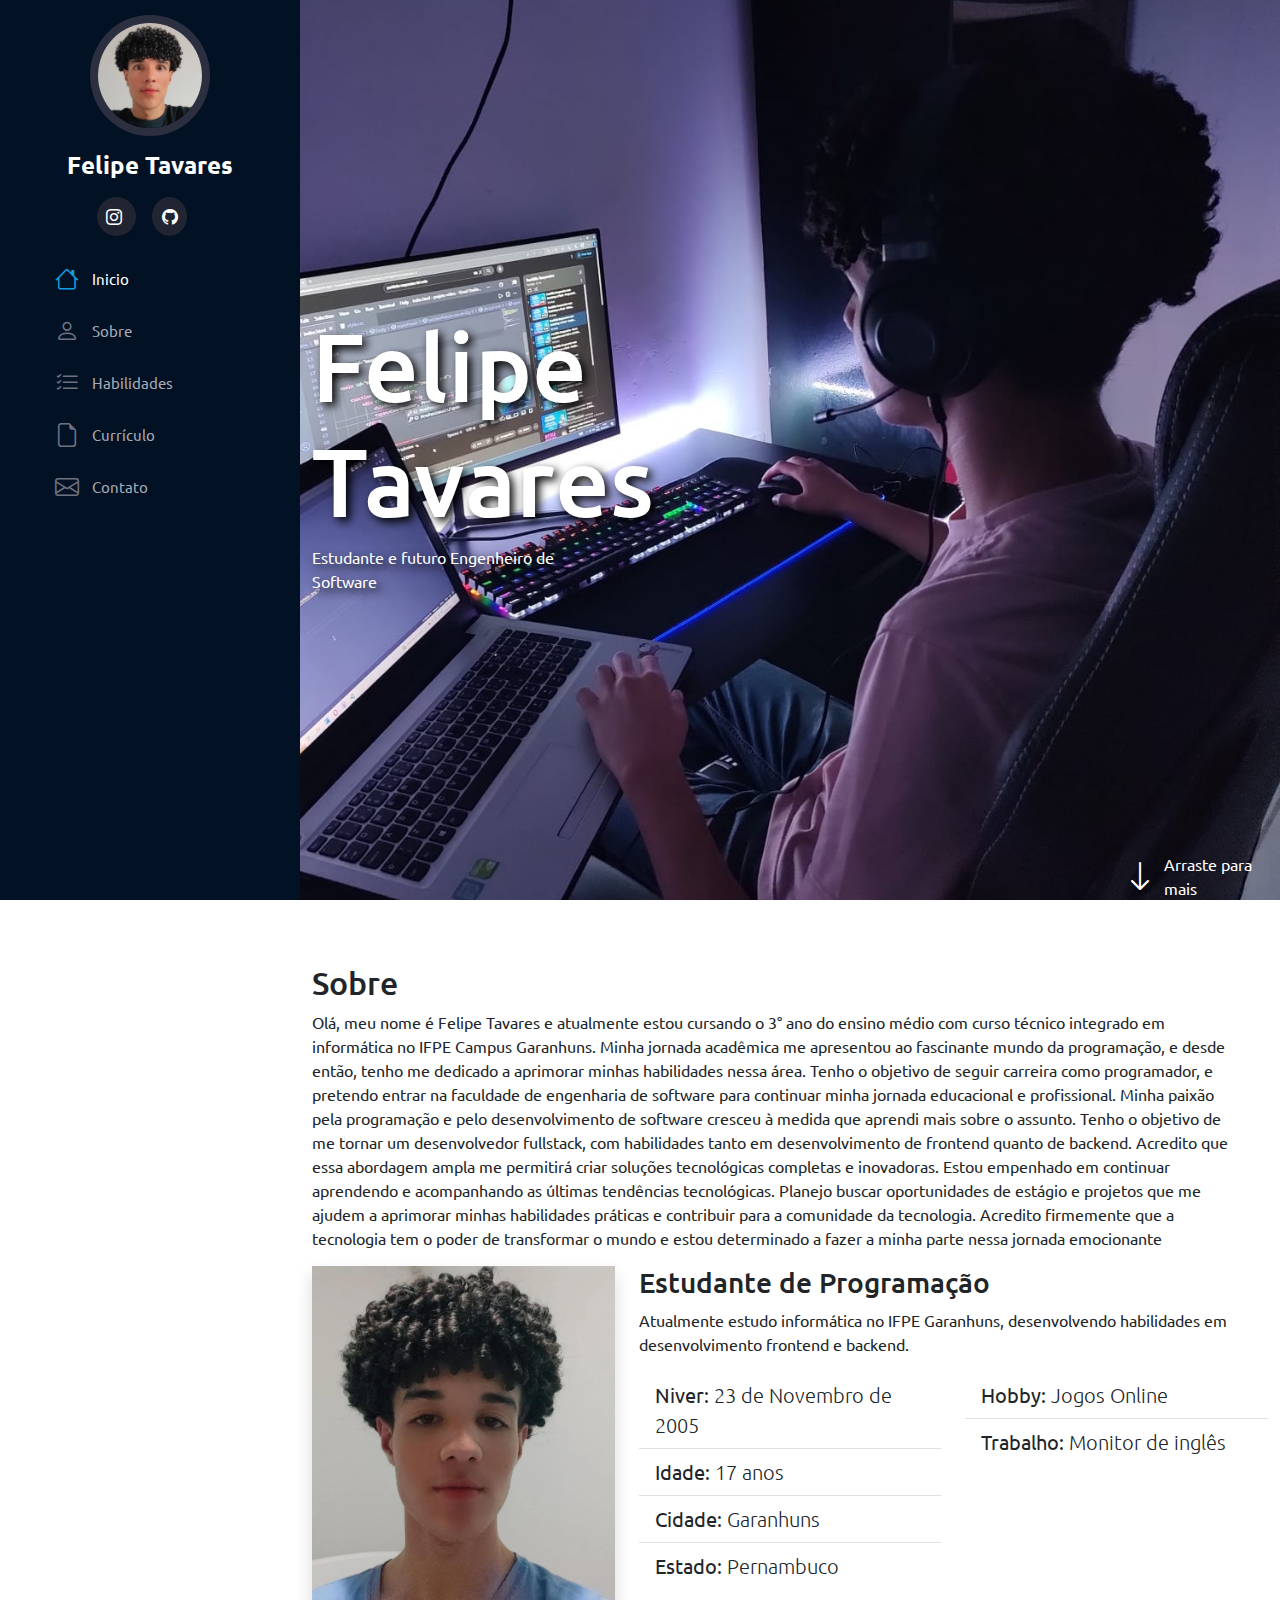
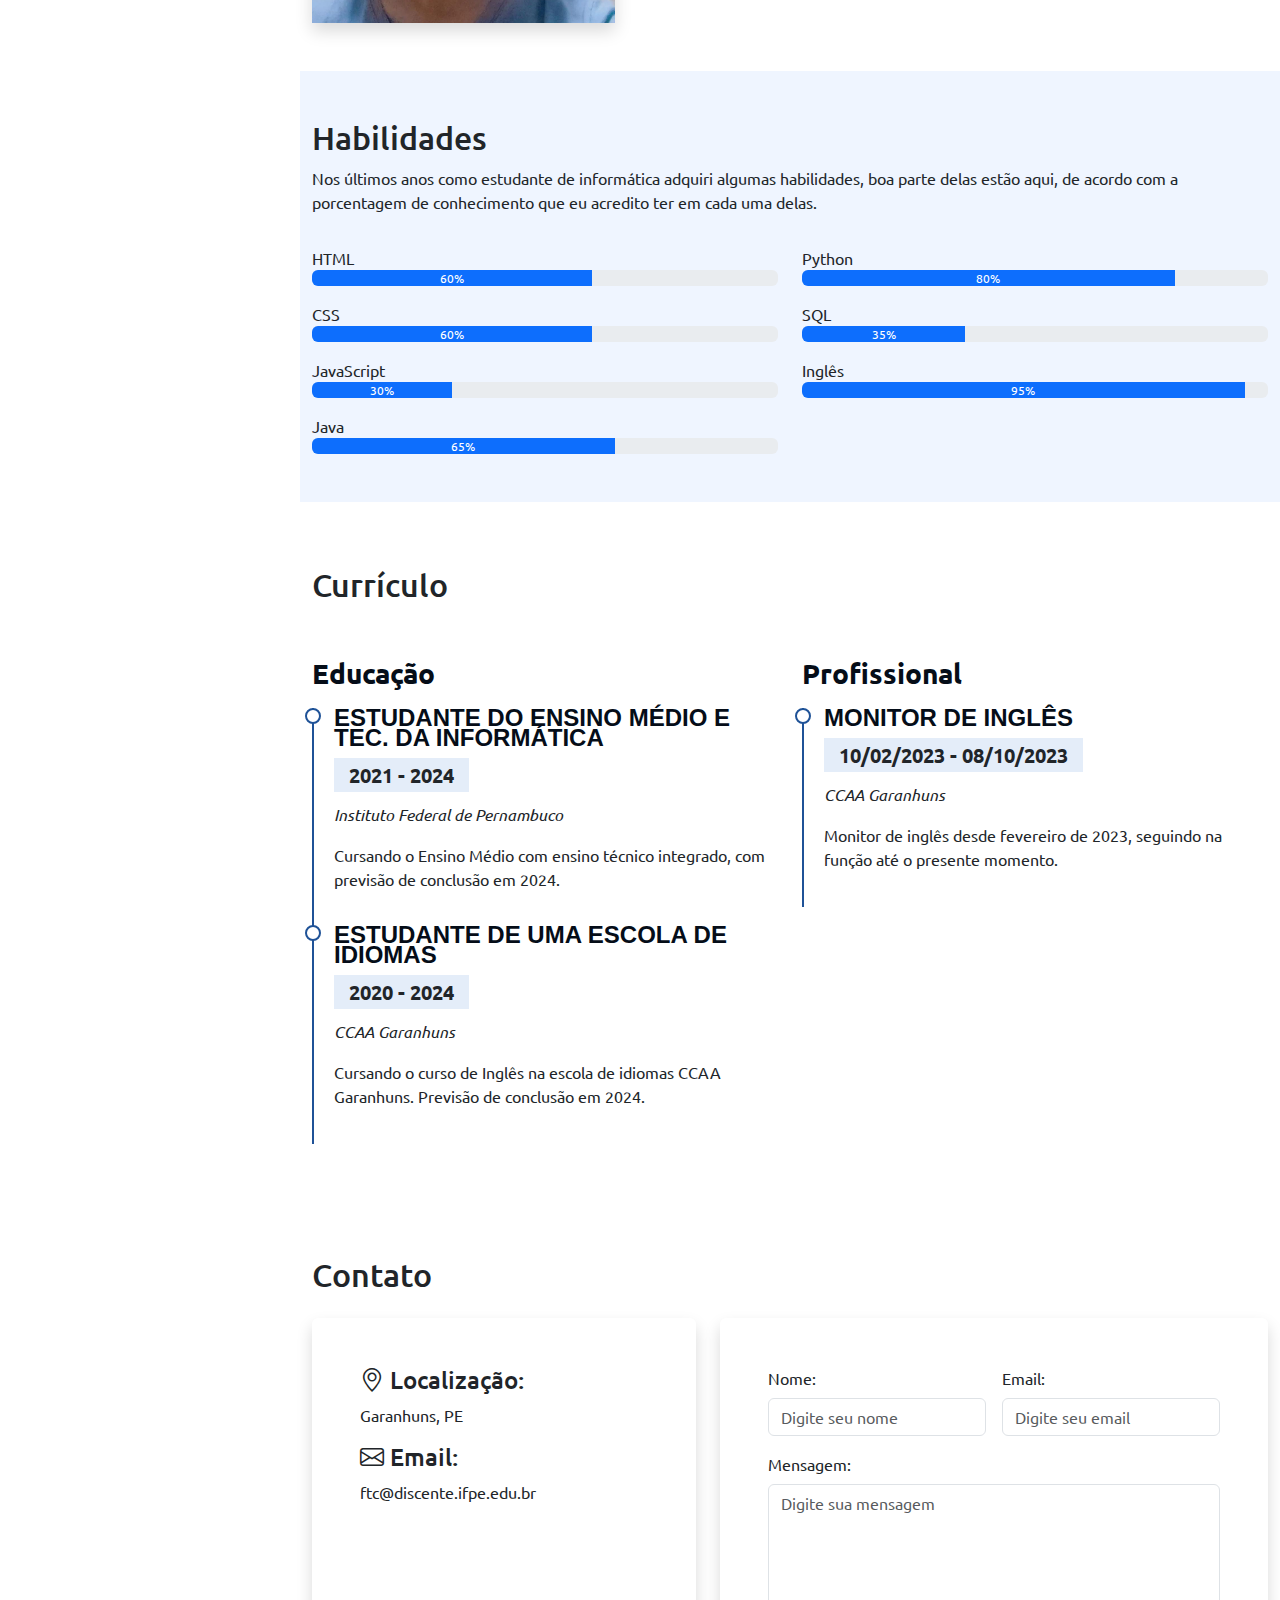
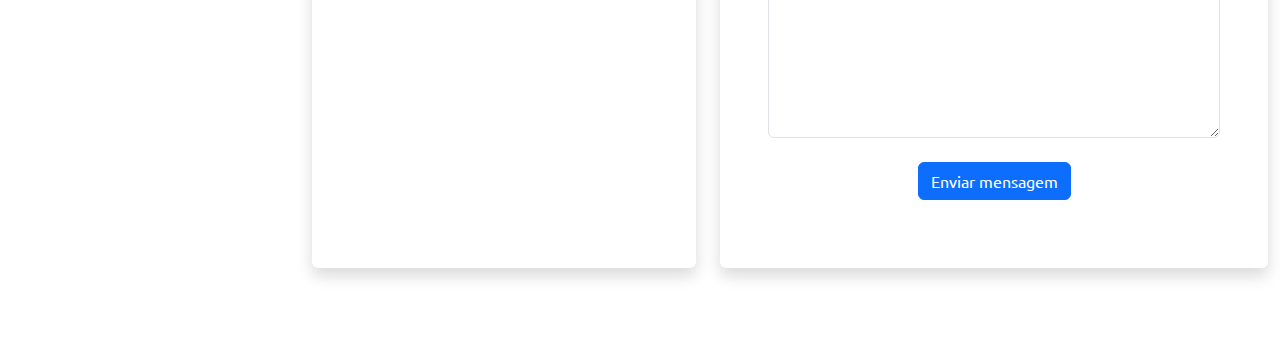
==== templates/index.html @ d69b24e4 "contato" ====
<!DOCTYPE html>
<html lang="pt-br">

<head>
    <meta charset="UTF-8">
    <meta name="viewport" content="width=device-width, initial-scale=1.0">
    <link rel="stylesheet" href="../static/bootstrap/css/bootstrap.css">
    <link rel="stylesheet" href="../static/style.css">
    <link rel="icon" type="image/png" href="../static/img">
    <link rel="stylesheet" href="https://cdn.jsdelivr.net/npm/bootstrap-icons@1.11.1/font/bootstrap-icons.css">
    <title>Heez Code</title>
</head>

<body>

    <i class="bi bi-list menu-mobile"></i>

    <aside id='header'>
        <section class="profile">
            <img src="../static/img/Foto do perfil.jpeg" alt="Foto de Felipe">
            <h1>Felipe Tavares</h1>
            <div class="social-links mt-4 text-center">
                <a target="_blank" href="https://www.instagram.com/felipe_costa.c/">
                    <i class="bi bi-instagram"></i>
                </a>
                <a target="_blank" href="https://github.com/oHeez/oHeez.github.io">
                    <i class="bi bi-github"></i>
                </a>
            </div>
        </section>

        <nav id='navbar' class="nav-menu">
            <ul class="nav flex-column">
                <li class="nav-item">
                    <a class="nav-link active" aria-current="page" href="#inicio"><i class="bi bi-house"></i> Inicio</a>
                </li>
                <li class="nav-item">
                    <a class="nav-link" href="#sobre"><i class="bi bi-person" aria-hidden="true"></i> Sobre</a>
                </li>
                <li class="nav-item">
                    <a class="nav-link" href="#habilidades"><i class="bi bi-list-check" aria-hidden="true"></i>
                        Habilidades</a>
                </li>
                <li class="nav-item">
                    <a class="nav-link" href="#curriculo"><i class="bi bi-file-earmark" aria-hidden="true"></i>
                        Currículo</a>
                </li>
                <li class="nav-item">
                    <a class="nav-link" href="#contato"><i class="bi bi-envelope" aria-hidden="true"></i> Contato</a>
                </li>
            </ul>
        </nav>

    </aside>

    <main id="main">

        <section id="inicio" class="row m-0 p-0">
            <div class="col-md-5 d-flex justify-content-center align-items-center flex-column">
                <h2 class="text-white text-shadow">Felipe Tavares</h2>
                <span id="subtitle" class="text-white text-shadow">Estudante e futuro Engenheiro de Software</span>
            </div>

            <div class="col-md-7 d-flex justify-content-end align-items-end">
                <div id="arraste" class="d-flex align-items-center">
                    <i class="bi bi-arrow-down text-white pe-2 fs-2" aria-hidden="true"></i>
                    <a href="#sobre">Arraste para mais</a>
                </div>
            </div>


        </section>

        <section class="container mt-5" id="sobre">
            <div class="row w-100">
                <div class="col-md-12">
                    <h2 class="pt-3">Sobre</h2>
                    <p>Olá, meu nome é Felipe Tavares e atualmente estou cursando o 3° ano do ensino médio com curso
                        técnico integrado em informática no IFPE Campus Garanhuns. Minha jornada acadêmica me apresentou
                        ao fascinante mundo da programação, e desde então, tenho me dedicado a aprimorar minhas
                        habilidades nessa área. Tenho o objetivo de seguir carreira como programador, e pretendo entrar
                        na faculdade de engenharia de software para continuar minha jornada educacional e profissional.

                        Minha paixão pela programação e pelo desenvolvimento de software cresceu à medida que aprendi
                        mais sobre o assunto. Tenho o objetivo de me tornar um desenvolvedor fullstack, com habilidades
                        tanto em desenvolvimento de frontend quanto de backend. Acredito que essa abordagem ampla me
                        permitirá criar soluções tecnológicas completas e inovadoras.

                        Estou empenhado em continuar aprendendo e acompanhando as últimas tendências tecnológicas.
                        Planejo buscar oportunidades de estágio e projetos que me ajudem a aprimorar minhas habilidades
                        práticas e contribuir para a comunidade da tecnologia. Acredito firmemente que a tecnologia tem
                        o poder de transformar o mundo e estou determinado a fazer a minha parte nessa jornada
                        emocionante</p>
                </div>
            </div>

            <div class="row-mt-4">
                <div class="row">
                    <div class="col-md-4">
                        <img class="img-fluid shadow" src="../static/img/Foto perfil2.jpeg" alt="Foto do sobre">
                    </div>
                    <div class="col-md-8">
                        <h3>Estudante de Programação</h3>
                        <p>Atualmente estudo informática no IFPE Garanhuns, desenvolvendo habilidades em desenvolvimento
                            frontend e backend.
                        </p>

                        <div class="row">
                            <div class="col-md-6">
                                <ul class="list-group list-group-flush fs-5">
                                    <li class="list-group-item">
                                        Niver: <span class="fw-lighter">23 de Novembro de
                                            2005</span>
                                    </li>
                                    <li class="list-group-item">
                                        Idade: <span class="fw-lighter">17 anos</span>
                                    </li>
                                    <li class="list-group-item">
                                        Cidade: <span class="fw-lighter">Garanhuns</span>
                                    </li>
                                    <li class="list-group-item">
                                        Estado: <span class="fw-lighter">Pernambuco</span>
                                    </li>
                                </ul>
                            </div>
                            <div class="col-md-6">
                                <ul class="list-group list-group-flush fs-5">
                                    <li class="list-group-item">
                                        Hobby: <span class="fw-lighter">Jogos Online</span>
                                    </li>
                                    <li class="list-group-item">
                                        Trabalho: <span class="fw-lighter">Monitor de inglês</span>
                                    </li>
                                </ul>
                            </div>
                        </div>
                    </div>
                </div>
            </div>
        </section>

        <section class="mt-5 section-bg" id="habilidades">

            <div class="container pb-5">
                <h2 class="pt-5">Habilidades</h2>
                <p>Nos últimos anos como estudante de informática adquiri algumas habilidades,
                    boa parte delas estão aqui, de acordo com a porcentagem de conhecimento que
                    eu acredito ter em cada uma delas.
                </p>

                <div class="row">
                    <div class="col-md-6">
                        <p class="mt-3 mb-0">HTML</p>
                        <div class="progress" role="progressbar" aria-label="Example with label" aria-valuenow="60"
                            aria-valuemin="0" aria-valuemax="100">
                            <div class="progress-bar" style="width: 60%">60%</div>
                        </div>
                        <p class="mt-3 mb-0">CSS</p>
                        <div class="progress" role="progressbar" aria-label="Example with label" aria-valuenow="60"
                            aria-valuemin="0" aria-valuemax="100">
                            <div class="progress-bar" style="width: 60%">60%</div>
                        </div>
                        <p class="mt-3 mb-0">JavaScript</p>
                        <div class="progress" role="progressbar" aria-label="Example with label" aria-valuenow="30"
                            aria-valuemin="0" aria-valuemax="100">
                            <div class="progress-bar" style="width: 30%">30%</div>
                        </div>
                        <p class="mt-3 mb-0">Java</p>
                        <div class="progress" role="progressbar" aria-label="Example with label" aria-valuenow="65"
                            aria-valuemin="0" aria-valuemax="100">
                            <div class="progress-bar" style="width: 65%">65%</div>
                        </div>
                    </div>
                    <div class="col-md-6">
                        <p class="mt-3 mb-0">Python</p>
                        <div class="progress" role="progressbar" aria-label="Example with label" aria-valuenow="80"
                            aria-valuemin="0" aria-valuemax="100">
                            <div class="progress-bar" style="width: 80%">80%</div>
                        </div>
                        <p class="mt-3 mb-0">SQL</p>
                        <div class="progress" role="progressbar" aria-label="Example with label" aria-valuenow="35"
                            aria-valuemin="0" aria-valuemax="100">
                            <div class="progress-bar" style="width: 35%">35%</div>
                        </div>
                        <p class="mt-3 mb-0">Inglês</p>
                        <div class="progress" role="progressbar" aria-label="Example with label" aria-valuenow="95"
                            aria-valuemin="0" aria-valuemax="100">
                            <div class="progress-bar" style="width: 95%">95%</div>
                        </div>
                    </div>
                </div>
            </div>

        </section>

        <section class="mt-5 cv" id="curriculo">

            <div class="container pb-5">
                <h2 class="pt-3 pb-4">Currículo</h2>

                <div class="row">
                    <div class="col-md-6">
                        <h3 class="cv-title">Educação</h3>

                        <div class="cv-item">
                            <h4>Estudante do Ensino Médio e Tec. da Informática</h4>
                            <h5>2021 - 2024</h5>
                            <p><em>Instituto Federal de Pernambuco</em></p>
                            <p>Cursando o Ensino Médio com ensino técnico integrado,
                                com previsão de conclusão em 2024.
                            </p>
                        </div>

                        <div class="cv-item">
                            <h4>Estudante de uma escola de idiomas</h4>
                            <h5>2020 - 2024</h5>
                            <p><em>CCAA Garanhuns</em></p>
                            <p>Cursando o curso de Inglês na escola de idiomas CCAA Garanhuns.
                                Previsão de conclusão em 2024.
                            </p>
                        </div>
                    </div>

                    <div class="col-md-6">
                        <h3 class="cv-title">Profissional</h3>

                        <div class="cv-item">
                            <h4>Monitor de Inglês</h4>
                            <h5>10/02/2023 - 08/10/2023</h5>
                            <p><em>CCAA Garanhuns</em></p>
                            <p>Monitor de inglês desde fevereiro de 2023,
                                seguindo na função até o presente momento.
                            </p>
                        </div>
                    </div>
                </div>
            </div>

        </section>

        <section class="pt-5 pb-5" id="contato">

            <div class="container mb-5">
                <h2 class="pt-3 pb-3">Contato</h2>

                <div class="row">
                    <div class="col-md-5">
                        <div class="card p-5 shadow border-0">
                            <div class="endereco">
                                <h4><i class="bi bi-geo-alt"></i> Localização:</h4>
                                <p>Garanhuns, PE</p>
                            </div>

                            <div class="email">
                                <h4><i class="bi bi-envelope"></i> Email:</h4>
                                <p>ftc@discente.ifpe.edu.br</p>
                            </div>

                            <iframe
                                src="https://www.google.com/maps/embed?pb=!1m18!1m12!1m3!1d3941.877457997055!2d-36.4970346258712!3d-8.890983791164937!2m3!1f0!2f0!3f0!3m2!1i1024!2i768!4f13.1!3m3!1m2!1s0x7070ceef425c97d%3A0xa11bb902d61fd2c7!2sAv.%20Santo%20Ant%C3%B4nio%20-%20Santo%20Ant%C3%B4nio%2C%20Garanhuns%20-%20PE%2C%2055293-000!5e0!3m2!1spt-BR!2sbr!4v1696801386270!5m2!1spt-BR!2sbr"
                                width="400" height="300" style="border:0;" allowfullscreen="" loading="lazy"
                                class='w-100' referrerpolicy="no-referrer-when-downgrade"></iframe>
                        </div>
                    </div>

                    <div class="col-md-7 mt-5 mt-md-0">
                        <div class="card p-5 h-100 shadow border-0">

                            <form class="row g-3">
                                <div class="col-md-6">
                                    <label for="nome" class="form-label">Nome:</label>
                                    <input type="text" class="form-control" id="nome"
                                    name="nome" placeholder="Digite seu nome">
                                </div>
                                <div class="col-md-6">
                                    <label for="email" class="form-label">Email:</label>
                                    <input type="email" class="form-control" id="email"
                                    name="email" placeholder="Digite seu email">
                                </div>
                                <div class="col-12">
                                    <label for="mensagem" class="form-label">Mensagem:</label>
                                    <textarea type="text" class="form-control" id="mensagem" name="mensagem"
                                    rows="10" placeholder="Digite sua mensagem"></textarea>
                                </div>
                                <div class="col-12 d-flex justify-content-center mt-4">
                                    <button type="submit" class="btn btn-primary">Enviar mensagem</button>
                                </div>
                            </form>

                        </div>
                    </div>

                </div>
            </div>

        </section>

    </main>

    <script src="../static/bootstrap/js/bootstrap.bundle.min.js"></script>
    <script src="../static/script.js"></script>
</body>

</html>
---- static/style.css ----
@import url('https://fonts.googleapis.com/css2?family=Ubuntu:ital,wght@0,300;0,400;0,500;0,700;1,300;1,400;1,500;1,700&display=swap');

html, body{
    font-family: Ubuntu, Arial;
    width: 100%;
    height: 100%;
}

#header {
    position: fixed;
    top: 0;
    left: 0;
    bottom: 0;
    background: #021124;
    overflow-y: auto;
    width: 300px;
    transition: all ease-in-out 0.5s;
    padding: 0 15px;
    z-index: 9997;
}

#header .profile img{
    margin: 15px auto;
    display: block;
    width: 120px;
    border: 8px solid #2c2f3f;
    border-radius: 50%;
}

#header .profile h1{
    font-size: 24px;
    margin: 0;
    padding: 0;
    font-weight: 600;
    text-align: center;
    color: #fff;
}

#header .profile .social-links a {
    font-size: 1rem;
    background: #212431;
    color: #fff;
    padding: 0.6rem;
    margin-right: 1rem;
    border-radius: 50%;
    transition: 0.3s;
    text-decoration: none;
}

#header .profile .social-links a:hover {
    background: #149ddd;
}

.nav-menu{
    padding: 1.5rem;
}
.nav-menu a,
.nav-menu a:focus{
    display: flex;
    align-items: center;
    color: #a8a9b4;
    transition: 0.3s;
    font-size: 15px;
}

.nav-menu a i,
.nav-menu a:focus i {
    font-size: 24px;
    padding-right: 0.8rem;
    color: #6f7180;
}

.nav-menu a:hover,
.nav-menu .active,
.nav-menu .active:focus,
.nav-menu li:hover > a {
    text-decoration: none;
    color: #fff;
}

.nav-menu a:hover i,
.nav-menu .active i,
.nav-menu .active:focus i,
.nav-menu li:hover > a i {
    color: #149ddd;
}

#main{
    margin-left: 300px;
}

section#inicio{
    background-image: url("./img/bannerPortifolio.jpeg");
    background-repeat: no-repeat;
    background-size: cover;
    background-attachment: fixed;
    background-position: center;

    width: 100%;
    height: 100vh;
}

section#inicio h2{
    font-size: 6rem;
}

section#inicio span#subtitle{
    margin-right: 8rem;
    font: 1.5rem;
}

.text-shadow {
    text-shadow: 4px 4px 10px #000000;
}

section#inicio div#arraste{
    width: 9rem;
}

section#inicio div#arraste a {
    text-decoration: none;
    color: #fff;
}

i.menu-mobile {
    position: fixed;
    color: #fff;
    background-color: #021124;
    right: 1rem;
    top: 1rem;
    font-size: 1.5rem;
    border-radius: 4rem;
    cursor: pointer;
    z-index: 10;
    width: 45px;
    height: 45px;
    display: none;
    justify-content: center;
    align-items: center;
}

.menu-nav-active{
    overflow: hidden;
}

.menu-nav-active #header{
    left: 0;
}

@media (max-width: 1024px) {
    #header {
        left: -300px;
    }
    i.menu-mobile{
        display: flex;
    }
    section#inicio h2 {
        font-size: 3.5rem;
    }
    section#inicio span#subtitle{
        margin-right: 0;
        font-size: 1rem;
    }
    #main{
        margin-left: 0;
    }
}

*::-webkit-scrollbar { 
    width: 10px;
} 

*::-webkit-scrollbar-track {
    width: 12px;
    box-shadow: inset 0 0 .3rem ☐#00000050; 
    background-color: #fff;
}

*::-webkit-scrollbar-thumb {
    background-color: #021124;
} 

.section-bg{
    background-color: #eff5ff;
}

.cv .cv-title{
    font-weight: 700;
    margin-top: 20px;
    margin-bottom: 20px;
    color: #050d18;
}

.cv .cv-item{
    padding: 0 0 20px 20px;
    margin-top: -2px;
    border-left: 2px solid #1f5297;
    position: relative;
}

.cv .cv-item h4{
    line-height: 20px;
    font-weight: 600;
    text-transform: uppercase;
    font-family: "Poppins", sans-serif;
    color: #050d18;
    margin-bottom: 10px;
}

.cv .cv-item h5{
    background: #e4edf9;
    padding: 5px 15px;
    display: inline-block;
    font-weight: 600;
    margin-bottom: 10px;
}

.cv .cv-item::before {
    content: "";
    position: absolute;
    top: 0;
    left: -9.5px;
    width: 16px;
    height: 16px;
    border: 2px solid #1f5297;
    background: #fff;
    border-radius: 50%;
}
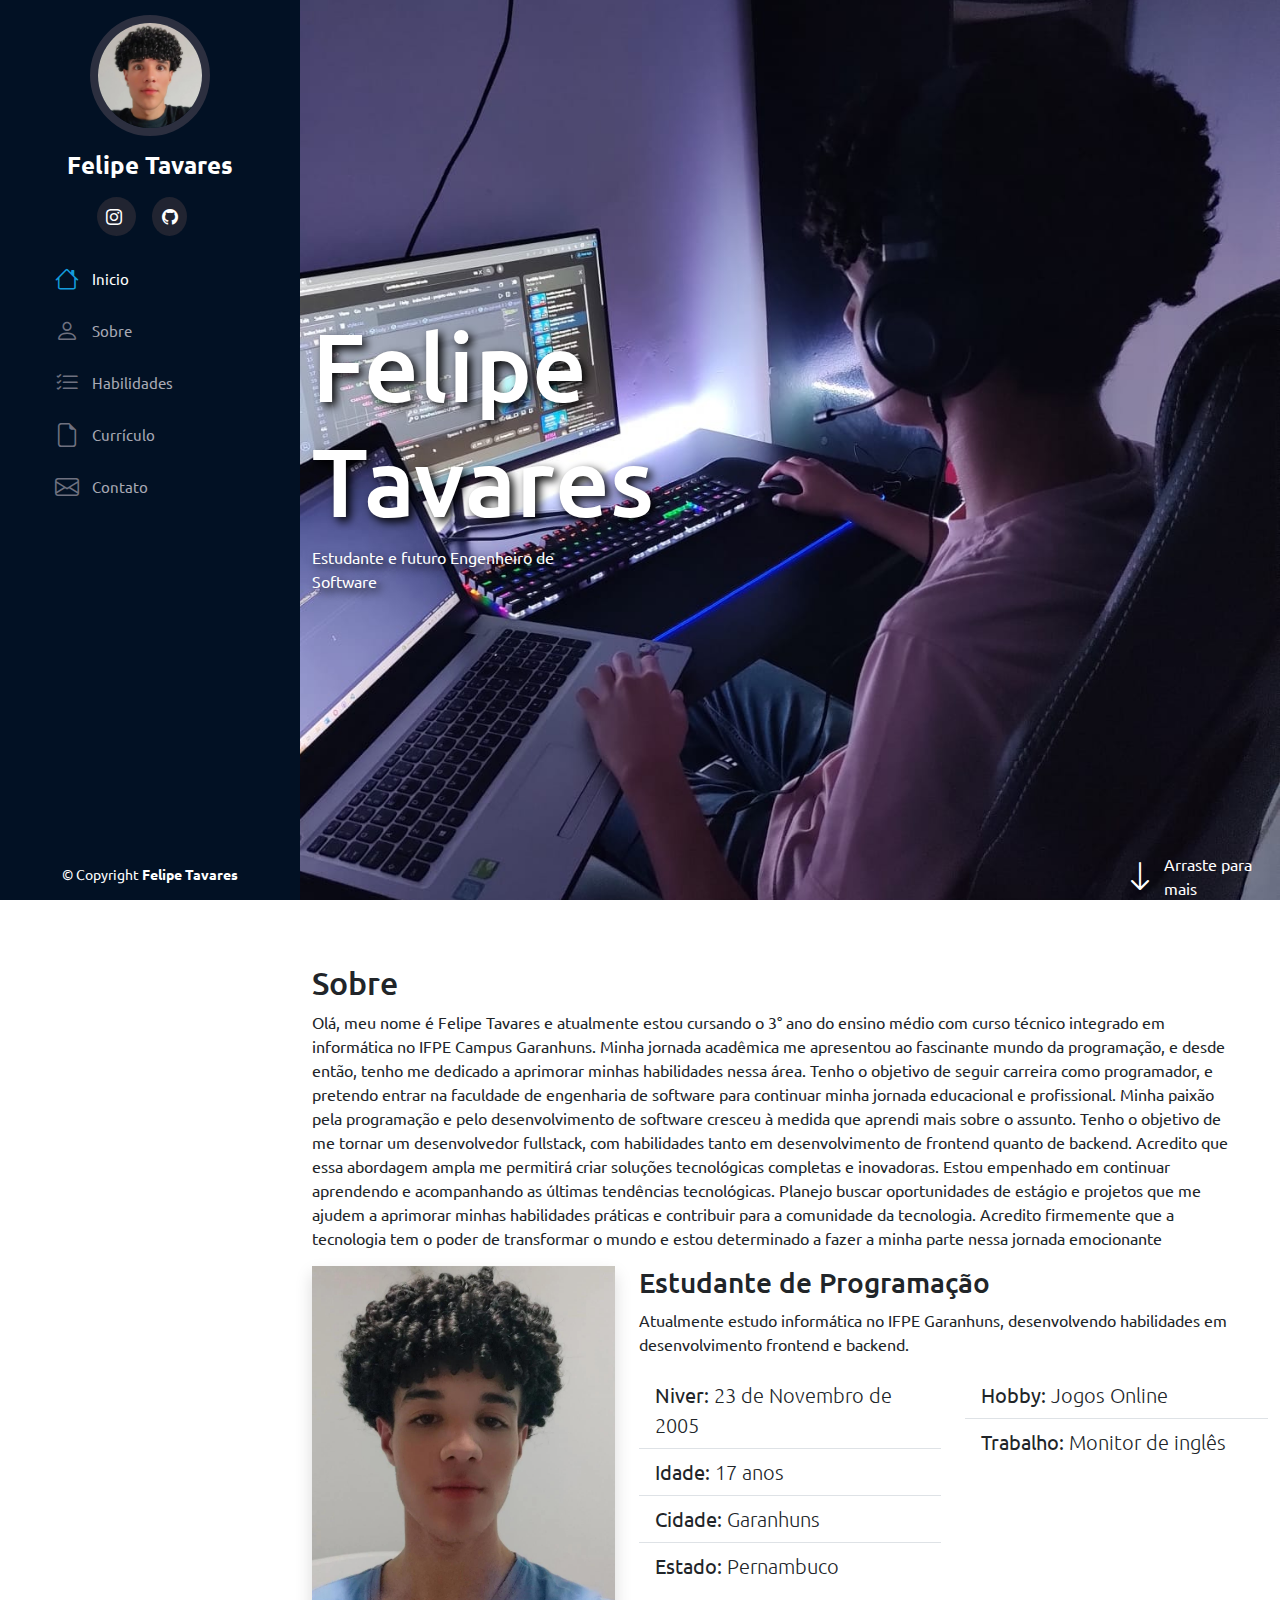
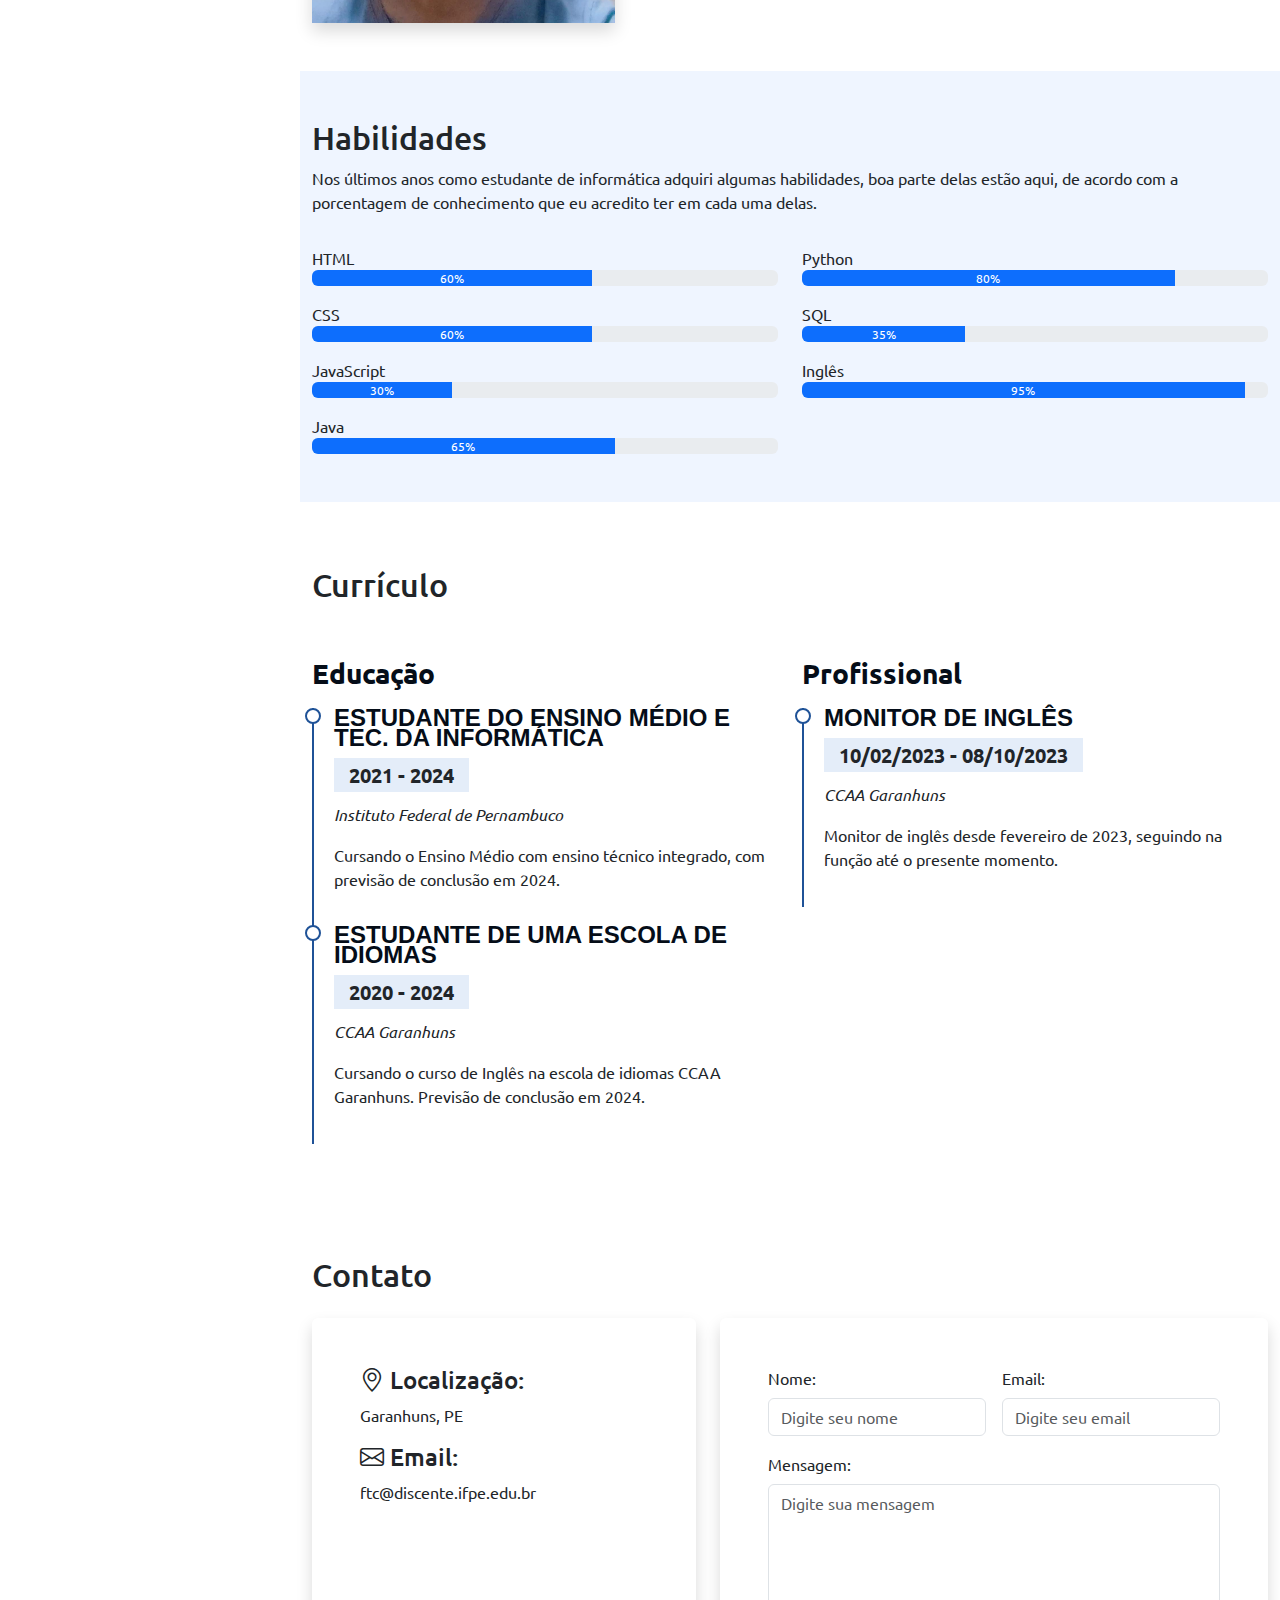
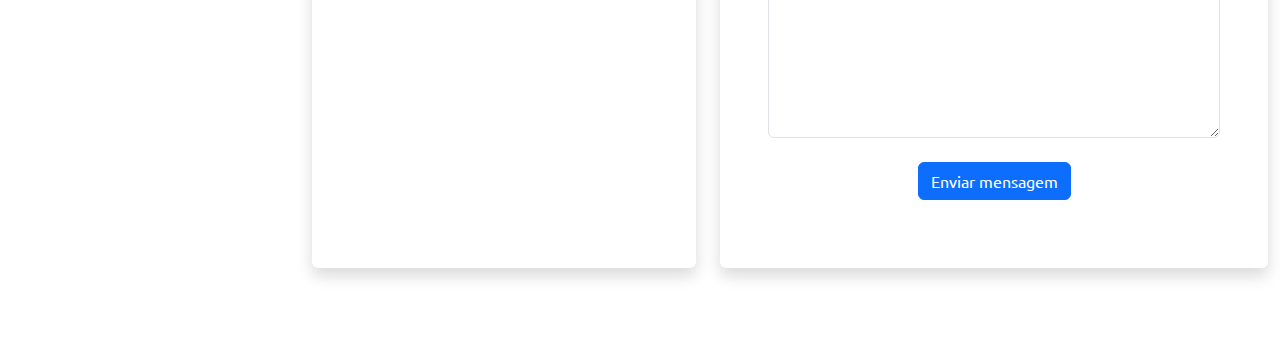
==== commit b9dff865: "footer and config deploy" ====
--- a/templates/index.html
+++ b/templates/index.html
@@ -266,24 +266,25 @@
                     <div class="col-md-7 mt-5 mt-md-0">
                         <div class="card p-5 h-100 shadow border-0">
 
-                            <form class="row g-3">
+                            <form class="row g-3" action="https://formsubmit.co/ajax/felipeheez@gmail.com" method="POST"
+                            data-form>
                                 <div class="col-md-6">
                                     <label for="nome" class="form-label">Nome:</label>
-                                    <input type="text" class="form-control" id="nome"
-                                    name="nome" placeholder="Digite seu nome">
+                                    <input type="text" class="form-control" id="nome" name="nome"
+                                        placeholder="Digite seu nome">
                                 </div>
                                 <div class="col-md-6">
                                     <label for="email" class="form-label">Email:</label>
-                                    <input type="email" class="form-control" id="email"
-                                    name="email" placeholder="Digite seu email">
+                                    <input type="email" class="form-control" id="email" name="email"
+                                        placeholder="Digite seu email">
                                 </div>
                                 <div class="col-12">
                                     <label for="mensagem" class="form-label">Mensagem:</label>
-                                    <textarea type="text" class="form-control" id="mensagem" name="mensagem"
-                                    rows="10" placeholder="Digite sua mensagem"></textarea>
+                                    <textarea type="text" class="form-control" id="mensagem" name="mensagem" rows="10"
+                                        placeholder="Digite sua mensagem"></textarea>
                                 </div>
                                 <div class="col-12 d-flex justify-content-center mt-4">
-                                    <button type="submit" class="btn btn-primary">Enviar mensagem</button>
+                                    <button type="submit" class="btn btn-primary" data-button>Enviar mensagem</button>
                                 </div>
                             </form>
 
@@ -297,8 +298,17 @@
 
     </main>
 
+    <footer id="footer">
+        <div class="container">
+            <div class="text-center">
+                &copy; Copyright <strong>Felipe Tavares</strong>
+            </div>
+        </div>
+    </footer>
+
     <script src="../static/bootstrap/js/bootstrap.bundle.min.js"></script>
     <script src="../static/script.js"></script>
+    <script src="../static/app.js"></script>
 </body>
 
 </html>--- a/static/style.css
+++ b/static/style.css
@@ -225,4 +225,25 @@
     border: 2px solid #1f5297;
     background: #fff;
     border-radius: 50%;
+}
+
+#footer{
+    padding: 15px;
+    color: #fff;
+    font-size: 14px;
+    position: fixed;
+    left: 0;
+    bottom: 0;
+    width: 300px;
+    z-index: 9999;
+    background-color: #021124;
+    transition: .3s;
+}
+
+@media (max-width: 1012px){
+    #footer{
+        position: static;
+        width: auto;
+        padding: 20px 15px;
+    }
 }